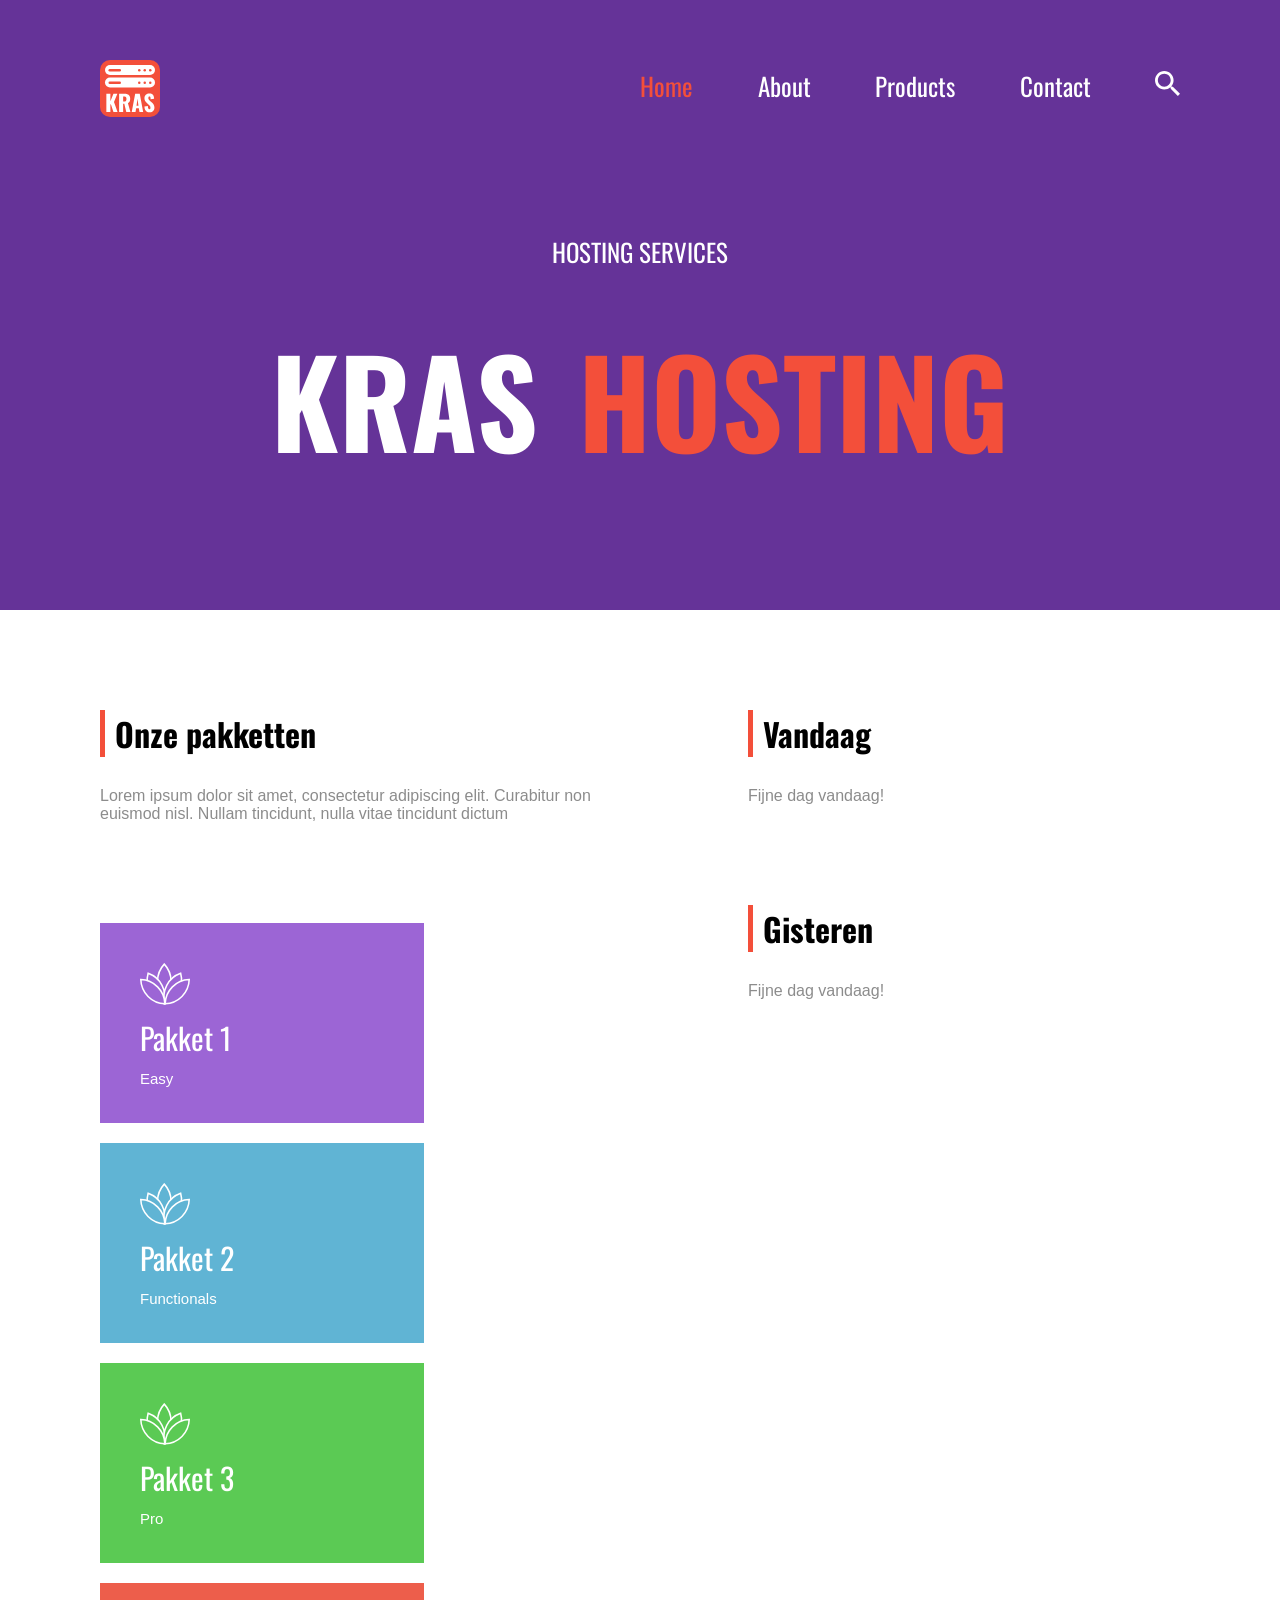
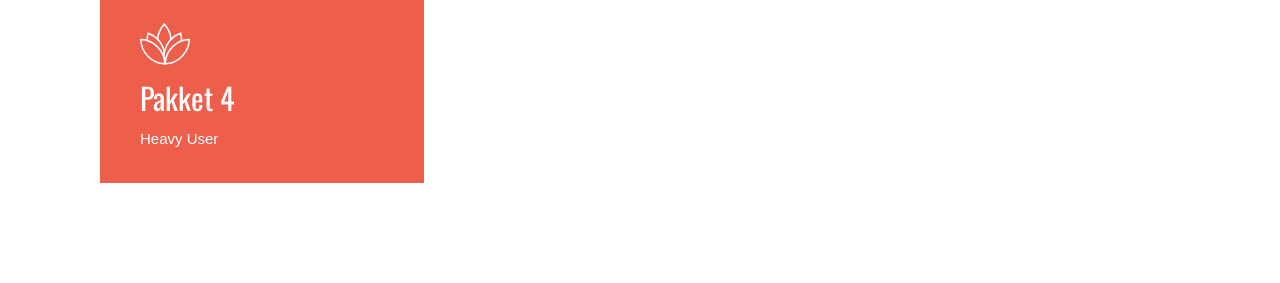
==== pages/index.html @ 15fe2b5f "Pagina's met header en nav" ====
<!DOCTYPE html>
<html lang="en">
<head>
    <meta charset="UTF-8">
    <meta name="viewport" content="width=device-width, initial-scale=1.0">
    <link rel="stylesheet" href="../css/style.css">
    <title>Home</title>
</head>
<body>

    <div class="navBackground">
        <div class="logo">
            <img src="../images/logo.svg" alt="Logo Kras Hosting" class="logoImg">
        </div>
        <nav class="navBar">
            <a href="index.html" class="active">Home</a>
            <a href="about.html">About</a>
            <a href="products.html">Products</a>
            <a href="contact.php">Contact</a>
            <button class="searchBtn"><img src="../images/search.svg" alt="Search" class="search"></button>
        </nav>
    </div>

    <div class="header">
        <div class="headerContent">
            <div class="service">
                HOSTING SERVICES
            </div>
            <div class="name">
                <h1 class="whiteName">KRAS</h1>
                <h1 class="orangeName">HOSTING</h1>
            </div>
        </div>
    </div>

    <div id="bodyContainer">
        <div class="pakketContent">
            <div class="pakketTxt">
                <h1 class="title">Onze pakketten</h1>
                <p class="pakketTekst">Lorem ipsum dolor sit amet, consectetur adipiscing elit. Curabitur non euismod nisl. Nullam tincidunt, nulla vitae tincidunt dictum</p>
            </div>

            <div id="pakketContainer">
                <a href="" class="pakketLink">
                    <div class="pakketEasy">
                        <img src="../images/flowerPurple.svg" alt="flower" class="flower">
                        <h3 class="pakketTitle">Pakket 1</h3>
                        <p class="pakketName">Easy</p>
                    </div>
                </a>

                <a href="" class="pakketLink">
                    <div class="pakketFunctionals">
                        <img src="../images/flowerBlue.svg" alt="flower" class="flower">
                        <h3 class="pakketTitle">Pakket 2</h3>
                        <p class="pakketName">Functionals</p>
                    </div>
                </a>

                <a href="" class="pakketLink">
                    <div class="pakketPro">
                        <img src="../images/flowerGreen.svg" alt="flower" class="flower">
                        <h3 class="pakketTitle">Pakket 3</h3>
                        <p class="pakketName">Pro</p>
                    </div>
                </a>

                <a href="" class="pakketLink">
                    <div class="pakketHeavy">
                        <img src="../images/flowerRed.svg" alt="flower" class="flower">
                        <h3 class="pakketTitle">Pakket 4</h3>
                        <p class="pakketName">Heavy User</p>
                    </div>
                </a>
            </div>
        </div>

        <div class="newsHome">
            <div class="today">
                <h1 class="title">Vandaag</h1>
                <p class="newsTxt">Fijne dag vandaag!</p>
            </div>

            <div class="yesterday">
                <h1 class="title">Gisteren</h1>
                <p class="newsTxt">Fijne dag vandaag!</p>
            </div>
        </div>
    </div>
</body>
</html>
---- css/style.css ----
@import url('https://fonts.googleapis.com/css2?family=Figtree:ital,wght@0,300..900;1,300..900&family=Inter:ital,opsz,wght@0,14..32,100..900;1,14..32,100..900&family=Katibeh&family=Oswald:wght@200..700&family=Roboto:ital,wght@0,100;0,300;0,400;0,500;0,700;0,900;1,100;1,300;1,400;1,500;1,700;1,900&family=Titillium+Web:ital,wght@0,200;0,300;0,400;0,600;0,700;0,900;1,200;1,300;1,400;1,600;1,700&display=swap');
*{
    padding: 0;
    margin: 0;
    box-sizing: border-box;
}

body{
    font-family: Oswald;
}

.navBackground{
    width: 100%;
    height: min-content;
    background-color: #653398;
    display: flex;
    justify-content: space-between;
    align-items: center;
    padding-top: 60px;
    padding-left: 100px;
    padding-right: 100px;
}

.logo{
    width: 50px;
    height: 50px;
}

.navBar{
    width: 50%;
    height: min-content;
    display: flex;
    justify-content: space-between;
    align-items: center;
}

a{
    text-decoration: unset;
    font-size: 25px;
    color: white;
    transition: all 0.3s ease;
}

.active{
    color: #F34F3A;
}

a:hover{
    text-decoration: underline;
}

.searchBtn{
    background: none;
    border: none;
    height: min-content;
    cursor: pointer;
    transition: transform 0.3s ease;
}

.searchBtn:hover{
    transform: scale(1.1);
}

.search{
    height: 25px;
    width: 25px;
}

.header{
    width: 100%;
    height: 500px;
    background-color: #653398;
    color: white;
    display: flex;
    align-items: center;
    justify-content: center;
    margin-bottom: 100px;
}

.name{
    display: flex;
    gap: 40px;
    font-size: 60px;
}

.orangeName{
    color: #F34F3A;
}

.service{
    font-size: 25px;
}

.headerContent{
    display: flex;
    flex-direction: column;
    text-align: center;
    gap: 40px;
}

#bodyContainer{
    width: 100%;
    padding-left: 100px;
    padding-right: 100px;
    margin-bottom: 100px;
    display: flex;
    gap: 10%;
}

.pakketContent{
    width: 50%;
}

.title{
    border-left: 5px solid #F34F3A;
    padding-left: 10px;
    margin-bottom: 30px;
    color: black;
}

p{
    font-family: Arial;
    color: #8C8C8C;
}

.pakketTxt{
    margin-bottom: 100px;
}

#pakketContainer{
    width: 100%;
    display: flex;
    flex-wrap: wrap;
    gap: 20px;
}

.pakketEasy,
.pakketFunctionals,
.pakketPro,
.pakketHeavy{
    width: 324px;
    height: 200px;
    padding: 40px;
    display: flex;
    flex-direction: column;
    gap: 10px;
}

.pakketEasy{
    background-color: #9C65D5;
}

.pakketFunctionals{
    background-color: #60B4D4;
}

.pakketPro{
    background-color: #5BCA54;
}

.pakketHeavy{
    background-color: #ED5E4B;
}

.flower{
    width: 50px;
}

.pakketTitle{
    font-size: 30px;
    font-weight: normal;
}

.pakketLink{
    transition: transform 0.3s ease;
}

.pakketLink:hover{
    text-decoration: none;
    transform: scale(1.05);
}

.pakketName{
    color: white;
    font-size: 15px;
}

.today{
    margin-bottom: 100px;
}
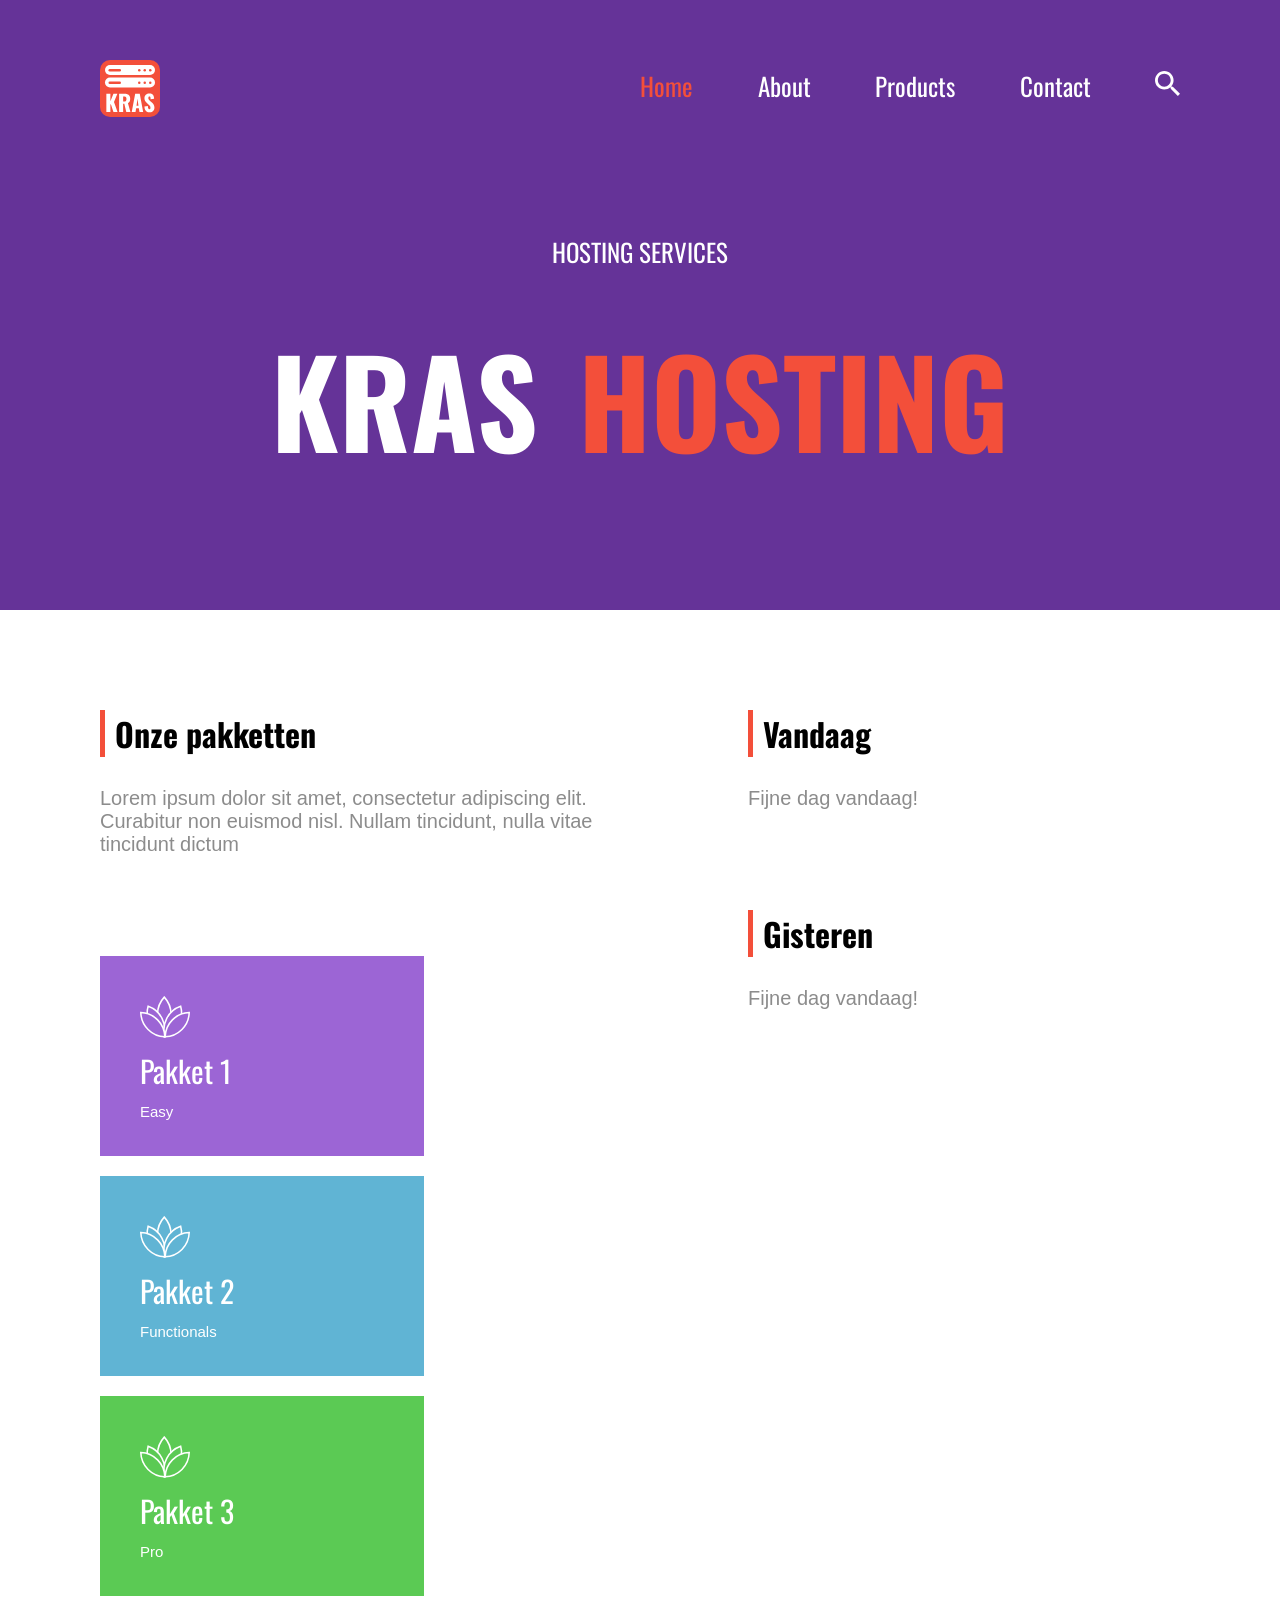
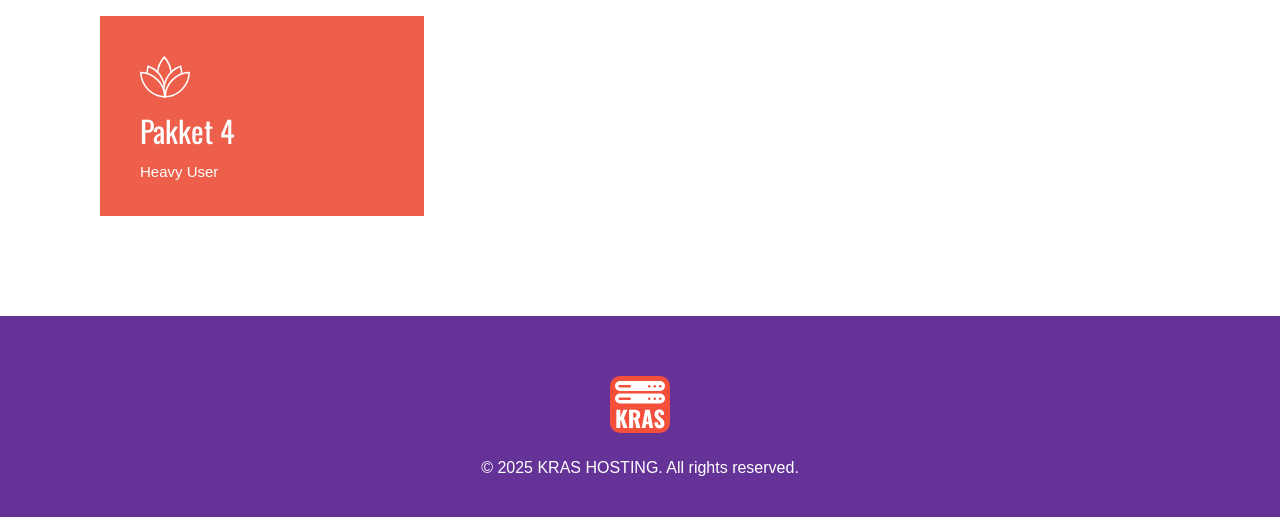
==== commit 8f6bf535: "Footer toegevoegd" ====
--- a/pages/index.html
+++ b/pages/index.html
@@ -87,5 +87,17 @@
             </div>
         </div>
     </div>
+
+    <footer class="footer">
+
+        <div class="footerContainer">
+          <div class="footerLogo">
+            <img src="../images/logo.svg" alt="Logo" class="logoImg">
+          </div>
+         
+            <p class="footerInfo">© 2025 KRAS HOSTING. All rights reserved.</p>
+        </div>
+
+    </footer> 
 </body>
 </html>
--- a/css/style.css
+++ b/css/style.css
@@ -9,6 +9,7 @@
     font-family: Oswald;
 }
 
+.navLoginBackground,
 .navBackground{
     width: 100%;
     height: min-content;
@@ -19,6 +20,11 @@
     padding-top: 60px;
     padding-left: 100px;
     padding-right: 100px;
+}
+
+.navLoginBackground{
+    padding-bottom: 60px;
+    margin-bottom: 100px;
 }
 
 .logo{
@@ -121,6 +127,7 @@
 p{
     font-family: Arial;
     color: #8C8C8C;
+    font-size: 20px;
 }
 
 .pakketTxt{
@@ -146,18 +153,22 @@
     gap: 10px;
 }
 
+.pakketEen,
 .pakketEasy{
     background-color: #9C65D5;
 }
 
+.pakketTwee,
 .pakketFunctionals{
     background-color: #60B4D4;
 }
 
+.pakketDrie,
 .pakketPro{
     background-color: #5BCA54;
 }
 
+.pakketVier,
 .pakketHeavy{
     background-color: #ED5E4B;
 }
@@ -187,4 +198,214 @@
 
 .today{
     margin-bottom: 100px;
-}+}
+
+#username,
+#password,
+#name,
+#email,
+#subject{
+    border: none;
+    border-bottom: 3px solid #F34F3A;
+    width: 500px;
+    padding-left: 10px;
+    padding-bottom: 5px;
+    font-size: 20px;
+    font-family: Arial;
+}
+
+#username:focus,
+#password:focus,
+#message:focus,
+#name:focus,
+#email:focus,
+#subject:focus{
+    outline: none;
+    font-family: Arial;
+    font-size: 20px;
+}
+
+#message{
+    width: 500px;
+    border: 3px solid #F34F3A;
+    resize: none;
+    height: 150px;
+    padding-left: 10px;
+    padding-top: 5px;
+    font-family: Arial;
+    font-size: 20px;
+}
+
+#submit{
+    width: 150px;
+    height: 50px;
+    border: none;
+    background-color: #653398;
+    color: white;
+    font-family: Oswald;
+    font-weight: bold;
+    font-size: 20px;
+    cursor: pointer;
+    transition: transform 0.3s ease;
+}
+
+#submit:hover{
+    transform: scale(1.1);
+}
+
+.form{
+    display: flex;
+    flex-direction: column;
+    gap: 20px;
+}
+
+.contactUs,
+.mailUs,
+.callUs{
+    display: flex;
+    align-items: center;
+    gap: 10px;
+    margin-top: 10px;
+    margin-bottom: 50px;
+}
+
+.contactUs{
+    margin-bottom: 0px;
+}
+
+.contactImg{
+    height: 25px;
+}
+
+#contactContainer{
+    display: flex;
+    justify-content: space-between;
+    padding-left: 100px;
+    padding-right: 300px;
+    margin-bottom: 100px;
+}
+
+.pakketten{
+    display: flex;
+    flex-wrap: wrap;
+    margin: -100px 100px 100px;
+    gap: 50px;
+}
+
+.pakketEen,
+.pakketTwee,
+.pakketDrie,
+.pakketVier{
+    width: 643px;
+    height: 380px;
+    padding: 40px;
+    display: flex;
+    flex-direction: column;
+}
+
+.productTitle{
+    color: white;
+    font-size: 40px;
+    display: flex;
+    align-items: center;
+    gap: 40px;
+}
+
+.productZin{
+    color: white;
+    font-family: Arial;
+    font-size: 25px;
+    margin-top: 30px;
+    margin-bottom: 10px;
+}
+
+.voordeel{
+    color: white;
+    display: flex;
+    align-items: center;
+    gap: 10px;
+    font-family: Arial;
+    font-size: 20px;
+}
+
+.pakketVoordelen{
+    display: flex;
+    flex-direction: column;
+    gap: 5px;
+    margin-left: auto;
+    margin-right: auto;
+    margin-bottom: 30px;
+}
+
+.productOrder{
+    border: none;
+    background-color: white;
+    font-family: Oswald;
+    width: 150px;
+    height: 50px;
+    font-size: 20px;
+    font-weight: bold;
+    cursor: pointer;
+}
+
+.orderBtn{
+    margin-left: auto;
+    transition: transform 0.3s ease;
+    cursor: pointer;
+}
+
+.orderBtn:hover{
+    transform: scale(1.1);
+}
+
+.loginForm{
+    display: flex;
+    flex-direction: column;
+    gap: 30px;
+}
+
+.loginFormContainer{
+    display: flex;
+    width: fit-content;
+    height: fit-content;
+    margin: -100px auto 0;
+}
+
+.footer {
+    background-color: #653398;
+    position: relative;
+    color: white;
+    overflow: hidden;
+  }
+   
+  .footerWave {
+    position: absolute;
+    top: 0;
+    left: 0;
+    width: 100%;
+    overflow: hidden;
+    line-height: 0;
+  }
+   
+  .footerWave svg {
+    display: block;
+    width: 100%;
+    height: 80px;
+  }
+   
+  .footerContainer {
+    padding: 60px 100px 40px;
+    display: flex;
+    flex-direction: column;
+    align-items: center;
+    text-align: center;
+    gap: 20px;
+    position: relative;
+    z-index: 1;
+    color: white;
+  }
+   
+  .footerInfo {
+    font-size: 16px;
+    color: white;
+  }
